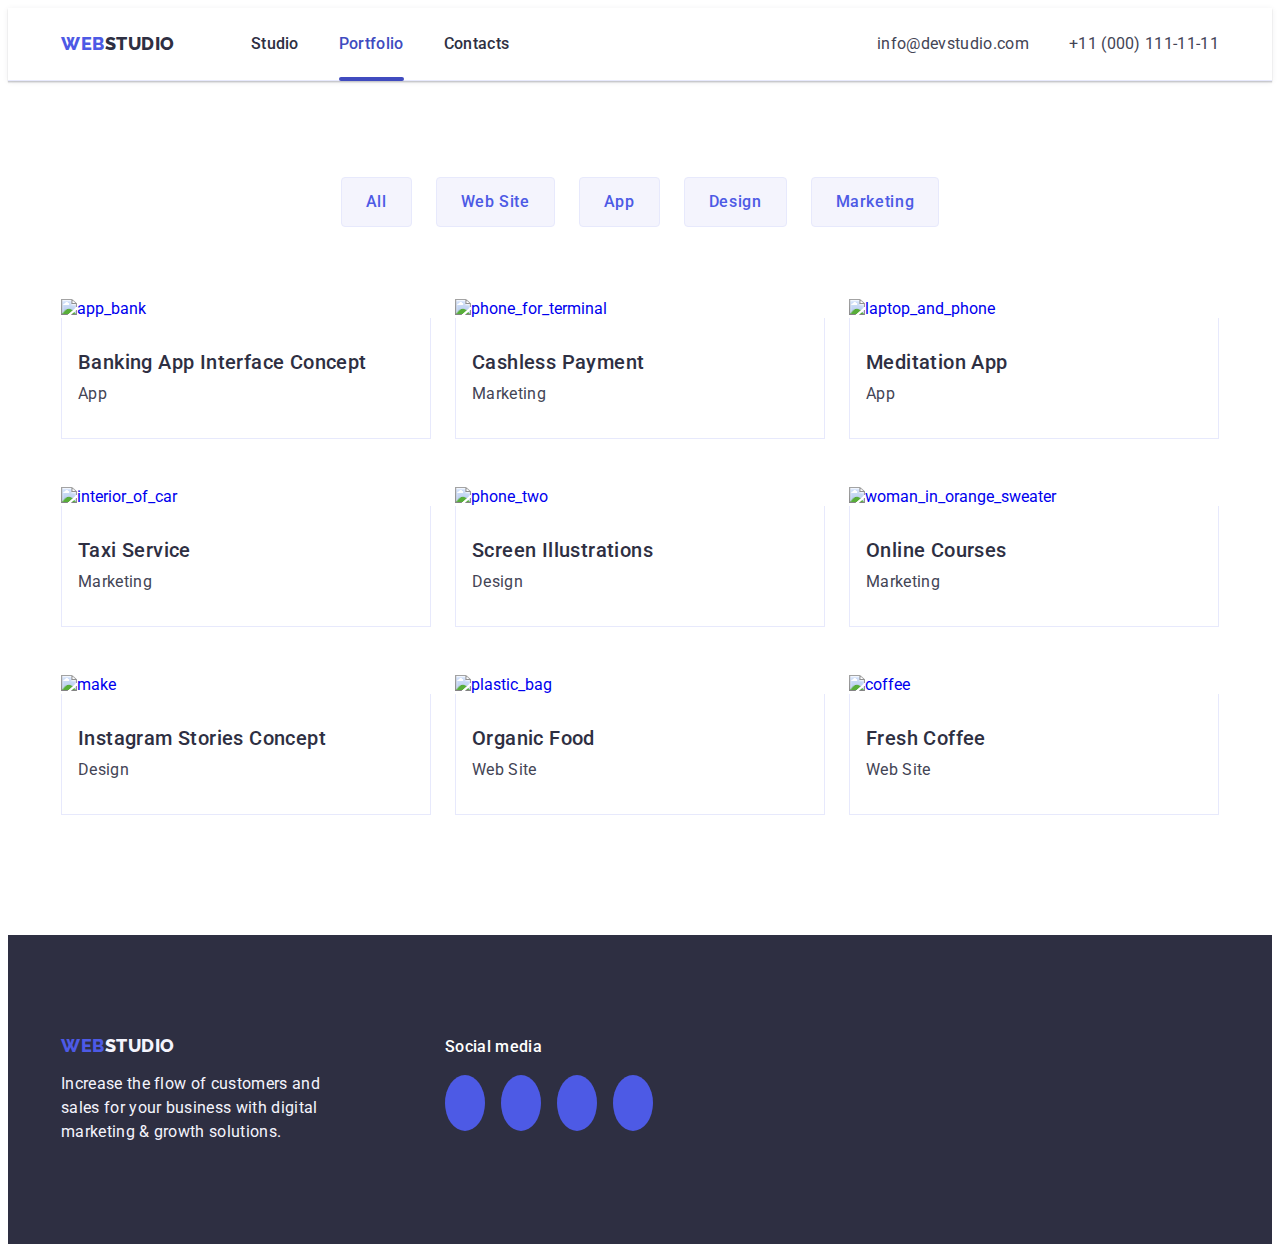
==== portfolio.html @ f9e21ce2 "tabindex none" ====
<!DOCTYPE html>
<html lang="en">
  <head>
    <meta charset="UTF-8" />
    <meta name="viewport" content="width=device-width, initial-scale=1.0" />
    <title>Document</title>
    <link rel="preconnect" href="https://fonts.googleapis.com" />
    <link rel="preconnect" href="https://fonts.gstatic.com" crossorigin />
    <link
      href="https://fonts.googleapis.com/css2?family=Raleway:wght@800&family=Roboto:wght@400;500;700;900&display=swap"
      rel="stylesheet"
    />
    <link
      rel="stylesheet"
      href="https://cdnjs.cloudflare.com/ajax/libs/modern-normalize/2.0.0/modern-normalize.min.css"
      integrity="sha512-4xo8blKMVCiXpTaLzQSLSw3KFOVPWhm/TRtuPVc4WG6kUgjH6J03IBuG7JZPkcWMxJ5huwaBpOpnwYElP/m6wg=="
      crossorigin="anonymous"
      referrerpolicy="no-referrer"
    />
    <link href="./css/styles.css" rel="stylesheet" />
  </head>
  <body>
    <header class="header">
      <div class="container wraper-header">
        <nav class="list-menu">
          <a class="logo link" href="./index.html"
            >Web<span class="logo-span">Studio</span></a
          >
          <ul class="ul-logo list">
            <li class="header-navigation">
              <a href="./index.html" class="link-navigation link">Studio</a>
            </li>
            <li class="header-navigation">
              <a href="./portfolio.html" class="link-navigation link-active link"
                >Portfolio</a
              >
            </li>
            <li class="header-navigation">
              <a href="" class="link-navigation link">Contacts</a>
            </li>
          </ul>
        </nav>
        <address class="address">
          <ul class="ul-logo-address list">
            <li class="address-li">
              <a
                href="mailto:info@devstudio.com"
                class="link-navigation-addr link"
                >info@devstudio.com</a
              >
            </li>
            <li class="address-li">
              <a href="tel:+110001111111" class="link-navigation-addr link"
                >+11 (000) 111-11-11</a
              >
            </li>
          </ul>
        </address>
      </div>
    </header>
    <main>
      <section class="portfolio-section">
        <div class="container">
          <h1 class="visually-hidden">.</h1>
          <ul class="portfolio-ul-but list">
            <li><button class="portfolio-but" type="button">All</button></li>
            <li>
              <button class="portfolio-but" type="button">Web Site</button>
            </li>
            <li><button class="portfolio-but" type="button">App</button></li>
            <li><button class="portfolio-but" type="button">Design</button></li>
            <li>
              <button class="portfolio-but" type="button">Marketing</button>
            </li>
          </ul>
          <ul class="portfolio-photo-list list">
            <li class="portfolio-photo-li calc-photo">
              <a class="link-photo link" href="#">
                <div class="portfolio-wrapper-photo">
                  <img class="photo-portfolio"
                    src="./images/app_bank.jpg"
                    alt="app_bank"
                    width="360"
                  />
                  <p class="portfolio-p-in-photo">
                    14 Stylish and User-Friendly App Design Concepts 
                    · Task Manager App · Calorie Tracker App 
                    · Exotic Fruit Ecommerce App · Cloud Storage App</p>
                </div>
                <div class="name-and-category">
                  <h2 class="portfolio-li-htwo">
                    Banking App Interface Concept
                  </h2>
                  <p class="portfolio-p-in-li">App</p>
                </div>
              </a>
            </li>
            <li class="portfolio-photo-li calc-photo">
              <a class="link-photo link" href="#">
                <div class="portfolio-wrapper-photo">
                  <img class="photo-portfolio"
                    src="./images/phone_for_terminal.jpg"
                    alt="phone_for_terminal"
                    width="360"
                  />
                  <p class="portfolio-p-in-photo">
                    14 Stylish and User-Friendly App Design Concepts 
                    · Task Manager App · Calorie Tracker App 
                    · Exotic Fruit Ecommerce App · Cloud Storage App</p>
                </div>
                <div class="name-and-category">
                  <h2 class="portfolio-li-htwo">Cashless Payment</h2>
                  <p class="portfolio-p-in-li">Marketing</p>
                </div>
              </a>
            </li>
            <li class="portfolio-photo-li calc-photo">
              <a class="link-photo link" href="#">
                <div class="portfolio-wrapper-photo">
                  <img class="photo-portfolio"
                    src="./images/laptop_and_phone.jpg"
                    alt="laptop_and_phone"
                    width="360"
                  />
                  <p class="portfolio-p-in-photo">
                    14 Stylish and User-Friendly App Design Concepts 
                    · Task Manager App · Calorie Tracker App 
                    · Exotic Fruit Ecommerce App · Cloud Storage App</p>
                </div>
                <div class="name-and-category">
                  <h2 class="portfolio-li-htwo">Meditation App</h2>
                  <p class="portfolio-p-in-li">App</p>
                </div>
              </a>
            </li>
            <li class="portfolio-photo-li calc-photo">
              <a class="link-photo link" href="#">
                <div class="portfolio-wrapper-photo">
                  <img class="photo-portfolio"
                    src="./images/interior_of_car.jpg"
                    alt="interior_of_car"
                    width="360"
                  />
                  <p class="portfolio-p-in-photo">
                    14 Stylish and User-Friendly App Design Concepts 
                    · Task Manager App · Calorie Tracker App 
                    · Exotic Fruit Ecommerce App · Cloud Storage App</p>
                </div>
                <div class="name-and-category">
                  <h2 class="portfolio-li-htwo">Taxi Service</h2>
                  <p class="portfolio-p-in-li">Marketing</p>
                </div>
              </a>
            </li>
            <li class="portfolio-photo-li calc-photo">
              <a class="link-photo link" href="#">
                <div class="portfolio-wrapper-photo">
                  <img class="photo-portfolio"
                    src="./images/phone_two.jpg"
                    alt="phone_two"
                    width="360"
                  />
                  <p class="portfolio-p-in-photo">
                    14 Stylish and User-Friendly App Design Concepts 
                    · Task Manager App · Calorie Tracker App 
                    · Exotic Fruit Ecommerce App · Cloud Storage App</p>
                </div>
                <div class="name-and-category">
                  <h2 class="portfolio-li-htwo">Screen Illustrations</h2>
                  <p class="portfolio-p-in-li">Design</p>
                </div>
              </a>
            </li>
            <li class="portfolio-photo-li calc-photo">
              <a class="link-photo link" href="#">
                <div class="portfolio-wrapper-photo">
                  <img class="photo-portfolio"
                    src="./images/woman_in_orange_sweater.jpg"
                    alt="woman_in_orange_sweater"
                    width="360"
                  />
                  <p class="portfolio-p-in-photo">
                    14 Stylish and User-Friendly App Design Concepts 
                    · Task Manager App · Calorie Tracker App 
                    · Exotic Fruit Ecommerce App · Cloud Storage App</p>
                </div>
                <div class="name-and-category">
                  <h2 class="portfolio-li-htwo">Online Courses</h2>
                  <p class="portfolio-p-in-li">Marketing</p>
                </div>
              </a>
            </li>
            <li class="portfolio-photo-li calc-photo">
              <a class="link-photo link" href="#">
                <div class="portfolio-wrapper-photo">
                  <img class="photo-portfolio"
                    src="./images/make.jpg"
                    alt="make"
                    width="360"
                  />
                  <p class="portfolio-p-in-photo">
                    14 Stylish and User-Friendly App Design Concepts 
                    · Task Manager App · Calorie Tracker App 
                    · Exotic Fruit Ecommerce App · Cloud Storage App</p>
                </div>
                <div class="name-and-category">
                  <h2 class="portfolio-li-htwo">Instagram Stories Concept</h2>
                  <p class="portfolio-p-in-li">Design</p>
                </div>
              </a>
            </li>
            <li class="portfolio-photo-li calc-photo">
              <a class="link-photo link" href="#">
                <div class="portfolio-wrapper-photo">
                  <img class="photo-portfolio"
                    src="./images/plastic_bag.jpg"
                    alt="plastic_bag"
                    width="360"
                  />
                  <p class="portfolio-p-in-photo">
                    14 Stylish and User-Friendly App Design Concepts 
                    · Task Manager App · Calorie Tracker App 
                    · Exotic Fruit Ecommerce App · Cloud Storage App</p>
                </div>
                <div class="name-and-category">
                  <h2 class="portfolio-li-htwo">Organic Food</h2>
                  <p class="portfolio-p-in-li">Web Site</p>
                </div>
              </a>
            </li>
            <li class="portfolio-photo-li calc-photo">
              <a class="link-photo link" href="#">
                <div class="portfolio-wrapper-photo">   
                  <img class="photo-portfolio"
                    src="./images/coffee.jpg"
                    alt="coffee"
                    width="360"
                  />
                  <p class="portfolio-p-in-photo">
                    14 Stylish and User-Friendly App Design Concepts 
                    · Task Manager App · Calorie Tracker App 
                    · Exotic Fruit Ecommerce App · Cloud Storage App</p>
                </div>
                <div class="name-and-category">
                  <h2 class="portfolio-li-htwo">Fresh Coffee</h2>
                  <p class="portfolio-p-in-li">Web Site</p>
                </div>
              </a>
            </li>
          </ul>
        </div>
      </section>
    </main>
    <footer class="footer">
      <div class="container container-footer">
        <div class="footer-logo-text">
          <a class="logo-footer link" href="./index.html"
            >Web<span class="footer-logo-span">Studio</span></a
          >
          <p class="footer-text">
            Increase the flow of customers and sales for your business with
            digital marketing & growth solutions.
          </p>
        </div>
        <div class="social-footer">
          <p class="footer-hthree">Social media</p>
          <ul class="footer-list-icons list">
            <li class="footer-list-icon">
              <a href="" class="footer-link-icon">
                <svg class="footer-icon" width="24" height="24">
                  <use href="./images/icons.svg#icon-instagram"></use>
                </svg>
              </a>
            </li>
            <li class="footer-list-icon">
              <a href="" class="footer-link-icon">
                <svg class="footer-icon" width="24" height="24">
                  <use href="./images/icons.svg#icon-twitter"></use>
                </svg>
              </a>
            </li>
            <li class="footer-list-icon">
              <a href="" class="footer-link-icon">
                <svg class="footer-icon" width="24" height="24">
                  <use href="./images/icons.svg#icon-facebook"></use>
                </svg>
              </a>
            </li>
            <li class="footer-list-icon">
              <a href="" class="footer-link-icon">
                <svg class="footer-icon" width="24" height="24">
                  <use href="./images/icons.svg#icon-linkedin"></use>
                </svg>
              </a>
            </li>
          </ul>
        </div>
      </div>
    </footer>
  </body>
</html>
---- css/styles.css ----
:root {
    --white-color: #ffffff;
    --blue-black-color: #2e2f42;
    --blue-color: #404bbf;
    --blue-white-color: #4d5ae5;
    --grey-color: #434455;
    --light-white-color: #e7e9fc;
    --grey-light-color: #f4f4fd;
    --grey-black-color: #8e8f99;
}

.visually-hidden {
    position: absolute;
    width: 1px;
    height: 1px;
    margin: -1px;
    border: 0;
    padding: 0;

    white-space: nowrap;
    clip-path: inset(100%);
    clip: rect(0 0 0 0);
    overflow: hidden;
}

.header {
    border-bottom: 1px solid #e7e9fc;
    box-shadow: 0px 2px 1px rgba(46, 47, 66, 0.08),
        0px 1px 1px rgba(46, 47, 66, 0.16),
        0px 1px 6px rgba(46, 47, 66, 0.08);
}

body {
    font-family: "Roboto", sans-serif;
    background-color: var(--white-color);
    color: #434455;
}

h1,
h2,
h3,
h4,
h5,
h6,
p,
ul,
ol,
li,
figure,
figcaption,
blockquote,
dl,
dd {
    margin: 0px;
}

ul,
ol{
    padding: 0;
}

img {
    max-width: 100%;
    height: auto;
    display: block;
}

button {
    padding: 0px;
    border: none;
}

/* ======================header================= */

.list {
    list-style: none;
}

.container {
    margin: 0 auto;
    padding: 0 15px;
    max-width: 1158px;
}
.section {
    padding: 120px 0;
}

.wraper-header {
    display: flex;
    justify-content: space-between;
}

.list-menu {
    display: flex;
    align-items: center;
}

.ul-logo {
    display: flex;
    gap: 40px;
}

.link {
    text-decoration: none;
}

.logo {
    display: inline-block;
    padding-top: 24px;
    padding-bottom: 24px;
    margin-right: 76px;
    font-family: "Raleway", sans-serif;
    font-weight: 800;
    font-size: 18px;
    line-height: 1.17;
    letter-spacing: 0.03em;
    text-transform: uppercase;
    color: #4d5ae5;
}

.logo-span {
    display: inline-block;
    color: var(--blue-black-color);
}

.header-navigation {
    position: relative;
    font-weight: 500;
    font-size: 16px;
    line-height: 1.5;
    letter-spacing: 0.02em;
    color: var(--blue-black-color);
}

.link-navigation {
    display: inline-block;
    padding-bottom: 24px;
    padding-top: 24px;
    font-weight: 500;
    font-size: 16px;
    line-height: 1.5;
    letter-spacing: 0.02em;
    color: var(--blue-black-color);
    transition: color 250ms cubic-bezier(0.4, 0, 0.2, 1);
}
.link-navigation:hover {
    color: #404bbf;
}
.link-navigation:focus {
    color: #404bbf;
}

.link-active {
    position: relative;
    color: #404bbf;
}

[type="class"],
a.link-active::after {
    position: absolute;
    content: "";

    width: 100%;
    height: 4px;
    border-radius: 2px;
    background-color: #404bbf;
    color: #404bbf;
    left: 0;
    bottom: -1px;
}

.link-navigation-addr {
    display: inline-block;
    padding-top: 24px;
    padding-bottom: 24px;
    font-size: 16px;
    line-height: 1.5;
    letter-spacing: 0.02em;
    color: var(--grey-color);
    transition: color 250ms cubic-bezier(0.4, 0, 0.2, 1);
}

.link-navigation-addr:hover {
    color: #404bbf;
}

.link-navigation-addr:focus {
    color: #404bbf;
}

.address {
    font-style: normal
}

.ul-logo-address {
    display: flex;

    gap: 40px;
    text-decoration: none;
}

.address-li {
    font-weight: 400;
}

/* ======================/header================= */

.index-section-one {
    display: flex;
    flex-direction: column;
    align-items: center;

    padding: 188px 0;
    background-color: var(--blue-black-color);
    background-image: linear-gradient(rgba(46, 47, 66, 0.7), rgba(46, 47, 66, 0.7)), url(../images/people-office.jpg);
    background-repeat: no-repeat;
    background-position: center;
    background-size: cover;
    max-width: 1440px;
    margin-left: auto;
    margin-right: auto;
}

.main-header {
    max-width: 496px;
    font-weight: bold;
    font-size: 56px;
    line-height: 1.07;
    letter-spacing: 0.02em;
    color: var(--white-color);
    text-align: center;
}

.main-but {
    display: block;
    min-width: 169px;
    height: 56px;

    margin-top: 48px;
    margin-left: auto;
    margin-right: auto;
    padding: 16px 32px;

    border: none;
    border-radius: 4px;
    color: var(--white-color);
    background: #4D5AE5;
    background-color: var(--blue-white-color);
    font-family: "Roboto", sans-serif;
    font-weight: 500;
    font-size: 16px;
    line-height: 1.5;
    letter-spacing: 0.04em;

    cursor: pointer;
    transition: background-color 250ms cubic-bezier(0.4, 0, 0.2, 1);
}

.main-but:hover {
    background-color: #404BBF;
}

.main-but:focus {
    background-color: #404BBF;
}

.future {
    padding-top: 120px;
    padding-bottom: 0;
}

.small-list {
    display: flex;
    gap: 24px;
}

.container-icon-section-two {
    display: flex;
    justify-content: center;
    align-items: center;

    margin-bottom: 8px;
    padding: 24px;
    background-color: #F4F4FD;
    border-radius: 4px;

}

.index-icons-section-two {
    width: 64px;
    height: 64px;
}

.calc {
    width: calc((100% - 72px) / 4);
}

.headerthree-in-li {
    margin-bottom: 8px;
    font-weight: 500;
    font-size: 20px;
    line-height: 1.2;
    letter-spacing: 0.02em;
    color: var(--blue-black-color);
}

.p-in-li {
    color: var(--grey-color);
    font-weight: 400;
    font-size: 16px;
    line-height: 1.5;
    letter-spacing: 0.02em
}

.header-section-two {
    margin-bottom: 72px;
    font-size: 36px;
    line-height: 1.11;
    text-align: center;
    letter-spacing: 0.02em;
    text-transform: capitalize;
    color: var(--blue-black-color);
}

.photo-list {
    display: flex;

    gap: 24px;
}

.calc-photo {
    width: calc((100% - 48px) / 3);
}

/* ======================index-sector-four================= */

.index-section-four {
    /* padding-bottom: 0; */
    background-color: #F4F4FD;
}

.index-main-header-section-four {
    margin-bottom: 72px;
    font-size: 36px;
    line-height: 1.11;
    text-align: center;
    letter-spacing: 0.02em;
    text-transform: capitalize;
    color: var(--blue-black-color);
}

.li-htwo {
    margin-bottom: 8px;
    text-align: center;
    font-weight: 500;
    font-size: 20px;
    line-height: 1.2;
    letter-spacing: 0.02em;
    color: var(--blue-black-color);
    background-color: #FFFFFF;
}

.team-list {
    display: flex;

    gap: 24px;
}

.team-list-li {
    border-radius: 0px 0px 4px 4px;
    box-shadow: 0px 1px 6px rgba(46, 47, 66, 0.08),
        0px 1px 1px rgba(46, 47, 66, 0.16),
        0px 2px 1px rgba(46, 47, 66, 0.08);
    background-color: #FFFFFF;
}

.name-and-job {
    padding: 32px 16px;

}

.team-job {
    margin-bottom: 8px;
    text-align: center;
}

.container-icon-section-four {
    display: flex;
    justify-content: center;

    gap: 24px;
}

.social-list {
    display: flex;
    width: 40px;
    height: 40px;
}

.link-social-icon {
    display: flex;
    justify-content: center;
    align-items: center;

    width: 100%;
    height: 100%;
    padding: 12px;
    background-color: var(--blue-white-color);
    border-radius: 50%;

    transition: background-color 250ms cubic-bezier(0.4, 0, 0.2, 1);
}

.link-social-icon:hover {
    background-color: #404bbf;
}

.link-social-icon:focus {
    background-color: #404bbf;
}

.index-icons-section-four {
    fill: var(--grey-light-color);
}

/* ======================section-icons================= */

.list-icons-card {
    display: flex;
    justify-content: space-between;
    gap: 24px;
}

.list-icon-card {
    width: 168px;
    height: 88px;
}

.link-icon-card {
    display: flex;
    align-items: center;
    justify-content: center;

    width: 100%;
    height: 100%;
    color: var(--grey-black-color);
    border-radius: 4px;
    border: 1px solid #8E8F99;

    transition: border-color 250ms cubic-bezier(0.4, 0, 0.2, 1),
        color 250ms cubic-bezier(0.4, 0, 0.2, 1);
}
.link-icon-card:hover {
    border-color: #404bbf;
    color: #404bbf;
}
.link-icon-card:focus {
    border-color: #404bbf;
    color: #404bbf;
}

.icon-card {
    fill: currentColor;
}
/* .icon-card:hover {
    fill: #404BBF;
}
.icon-card:focus {
    fill: #404BBF;
} */


/* ======================portfolio================= */

.portfolio-section {
    padding-top: 96px;
    padding-bottom: 120px;
}

.portfolio-ul-but {
    display: flex;
    justify-content: center;

    gap: 24px;
    margin-bottom: 72px;
}

.portfolio-but {
    padding: 12px 24px;
    border-radius: 4px;
    border: 1px solid var(--light-white-color);
    transition: color 250ms cubic-bezier(0.4, 0, 0.2, 1),
        background-color 250ms cubic-bezier(0.4, 0, 0.2, 1),
        border-color 250ms cubic-bezier(0.4, 0, 0.2, 1),
        box-shadow 250ms cubic-bezier(0.4, 0, 0.2, 1);
}

.portfolio-but:hover {
    border: 1px solid transparent;
    color: var(--white-color);
    background-color: var(--blue-color);
    box-shadow: 0px 3px 1px rgba(0, 0, 0, 0.1),
        0px 2px 1px rgba(0, 0, 0, 0.08),
        0px 2px 2px rgba(0, 0, 0, 0.12);
}
.portfolio-but:focus {
    border: 1px solid transparent;
    color: var(--white-color);
    background-color: var(--blue-color);
    box-shadow: 0px 3px 1px rgba(0, 0, 0, 0.1),
        0px 2px 1px rgba(0, 0, 0, 0.08),
        0px 2px 2px rgba(0, 0, 0, 0.12);
}

.portfolio-photo-list {
    display: flex;
    justify-content: space-between;
    flex-wrap: wrap;

    column-gap: 24px;
    row-gap: 48px;
}

/* .portfolio-photo-li {
} */

.link-photo {
    display: block;
    text-decoration: none;
    transition: box-shadow 250ms cubic-bezier(0.4, 0, 0.2, 1);
}
.link-photo:hover {
    box-shadow: 0px 1px 6px rgba(46, 47, 66, 0.08),
        0px 1px 1px rgba(46, 47, 66, 0.16),
        0px 2px 1px rgba(46, 47, 66, 0.08);
}
.link-photo:focus {
    box-shadow: 0px 1px 6px rgba(46, 47, 66, 0.08),
        0px 1px 1px rgba(46, 47, 66, 0.16),
        0px 2px 1px rgba(46, 47, 66, 0.08);
}

.name-and-category {
    padding: 32px 16px;
    border: 1px solid #e7e9fc;
    border-top: none;
}

.portfolio-wrapper-photo {
    position: relative;
    overflow: hidden;
    
}

.portfolio-p-in-photo {
    position: absolute;

    color: var(--grey-light-color);
    background-color: var(--blue-white-color);
    
    height: 100%;
    width: 100%;
    left: 0;
    top: 0;
    padding: 40px 32px;

    transform: translateY(100%);
    font-size: 16px;
    font-weight: 400;
    line-height: 1.5;
    /* 150% */
    letter-spacing: 0.02em;
    transition: transform 250ms cubic-bezier(0.4, 0, 0.2, 1);
}


.portfolio-wrapper-photo:hover .portfolio-p-in-photo{
    transform: translateY(0%);
}

.link-photo:focus .portfolio-p-in-photo {
    transform: translateY(0%);
}

.portfolio-li-htwo {
    margin-bottom: 8px;
    font-weight: 500;
    font-size: 20px;
    line-height: 1.2;
    letter-spacing: 0.02em;
    color: var(--blue-black-color);
    background-color: #FFFFFF;
}

.portfolio-p-in-li {
    color: var(--grey-color);
    font-weight: 400;
    font-size: 16px;
    line-height: 1.5;
    letter-spacing: 0.02em
}

.portfolio-but {
    font-family: "Roboto", sans-serif;
    font-weight: 500;
    font-size: 16px;
    line-height: 1.5;
    letter-spacing: 0.04em;
    color: #4d5ae5;
    background-color: #F4F4FD;
    cursor: pointer;
}

/* ======================footer================= */

.footer {
    padding-top: 100px;
    padding-bottom: 100px;
    background-color: var(--blue-black-color);
}

.container-footer {
    display: flex;
    align-items: baseline;
}

.footer-logo-text {
    margin-right: 120px;
}

.logo-footer {
    display: inline-block;
    margin-bottom: 16px;
    font-family: "Raleway", sans-serif;
    font-weight: 800;
    font-size: 18px;
    line-height: 1.17;
    letter-spacing: 0.03em;
    text-transform: uppercase;
    color: #4d5ae5;
}

.footer-logo-span {
    color: #F4F4FD;
}

.footer-text {
    max-width: 264px;
    line-height: 1.5;
    color: #F4F4FD;
    letter-spacing: 0.02em;
}

.social-footer {
    display: flex;
    flex-direction: column;
}

.footer-hthree {
    color: var(--white-color);
    margin-bottom: 16px;
    
    /* Body Medium */
    font-size: 16px;
    font-style: normal;
    font-weight: 500;
    line-height: 1.5;
    /* 150% */
    letter-spacing: 0.02em;
}

.footer-list-icons {
    display: flex;
    gap: 16px;
}

.footer-list-icon {
    display: flex;

    width: 40px;
    height: 40px;
}

.footer-link-icon {
    display: flex;
    align-items: center;
    justify-content: center;

    width: 100%;
    height: 100%;
    padding: 8px;
    background-color: var(--blue-white-color);
    border-radius: 50%;

    transition: background-color 250ms cubic-bezier(0.4, 0, 0.2, 1);
}
.footer-link-icon:hover {
    background-color: #31D0AA;
}
.footer-link-icon:focus {
    background-color: #31D0AA;
}

.footer-icon {
    fill: var(--grey-light-color);
}



/* ======================/footer================= */


.backdrop {
    position: fixed;
    top: 0;
    left: 0;
    bottom: 0;
    right: 0;

    background-color: rgba(46, 47, 66, 0.40);
    transition: opacity 250ms cubic-bezier(0.4, 0, 0.2, 1), 
        visibility 250ms cubic-bezier(0.4, 0, 0.2, 1);
}

.is-hidden {
    opacity: 0;
    visibility: hidden;
    pointer-events: none;
}

.modal-window {
    position: absolute;
    top: 50%;
    left: 50%;

    transform: translate(-50%, -50%) scale(1);

    width: 408px;
    min-height: 584px;

    background-color: #FCFCFC;
    box-shadow: 0px 1px 1px rgba(0, 0, 0, 0.14), 0px 1px 3px rgba(0, 0, 0, 0.12)
        , 0px 2px 1px rgba(0, 0, 0, 0.2);
    border-radius: 4px;

    transition: transform 250ms cubic-bezier(0.4, 0, 0.2, 1);
}

.icon-wrapper-modal-close {
    position: absolute;
    display: flex;
    justify-content: center;
    align-items: center;

    top: 24px;
    right: 24px;
    width: 24px;
    height: 24px;

    border: 1px solid rgba(0, 0, 0, 0.1);
    background-color: #E7E9FC;
    border-radius: 50%;
    cursor: pointer;
    transition: background-color 250ms cubic-bezier(0.4, 0, 0.2, 1), 
    border 250ms cubic-bezier(0.4, 0, 0.2, 1);
}
.icon-wrapper-modal-close:focus,
.icon-wrapper-modal-close:hover {
    background-color: #404bbf;
    border: none;
    fill: #ffffff;
}

.icon-modal-close-window {
    transition: fill 250ms cubic-bezier(0.4, 0, 0.2, 1);
}
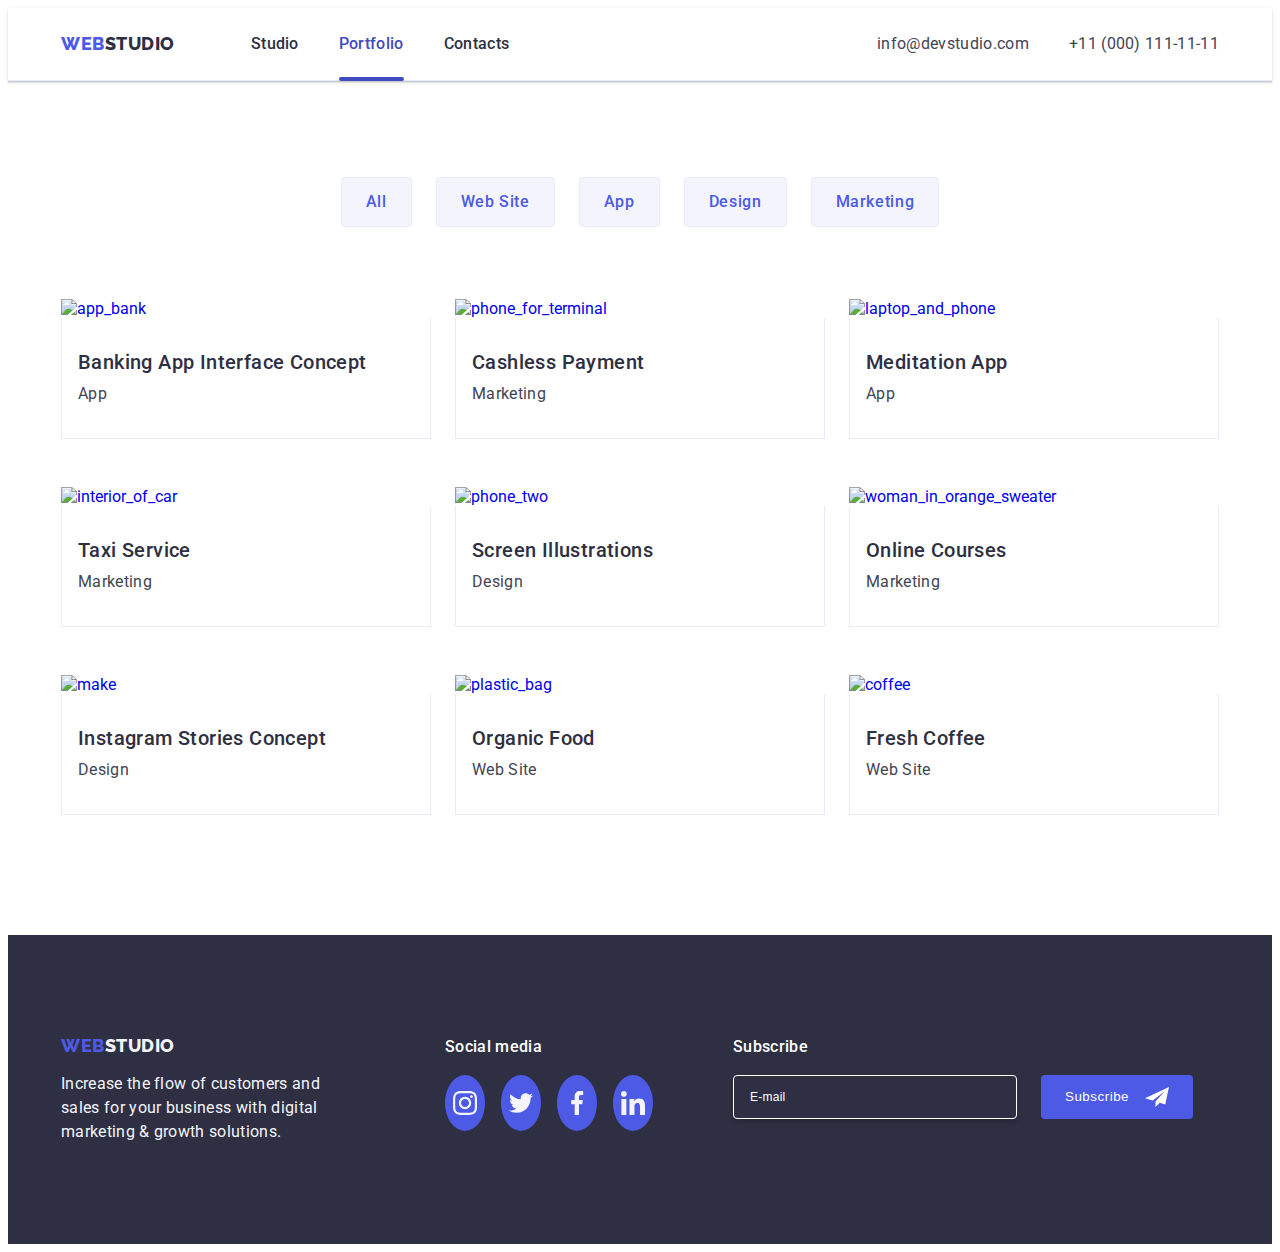
==== commit 62dbbf75: "audit1" ====
--- a/portfolio.html
+++ b/portfolio.html
@@ -295,6 +295,16 @@
             </li>
           </ul>
         </div>
+        <div class="subscribe">
+          <p class="footer-hthree">Subscribe</p>
+          <div class="subscribe-wrapper">
+            <input type="text" value="E-mail" class="footer-input">
+            <button type="submit" class="footer-but">Subscribe</button>
+            <svg class="subscribe-icon" width="24" height="24">
+              <use href="./images/icons.svg#icon-telegram"></use>
+            </svg>
+          </div>
+        </div>
       </div>
     </footer>
   </body>
--- a/css/styles.css
+++ b/css/styles.css
@@ -222,11 +222,15 @@
 }
 
 .main-header {
+    margin-bottom: 48px;
+
     max-width: 496px;
+
     font-weight: bold;
     font-size: 56px;
     line-height: 1.07;
     letter-spacing: 0.02em;
+
     color: var(--white-color);
     text-align: center;
 }
@@ -236,7 +240,6 @@
     min-width: 169px;
     height: 56px;
 
-    margin-top: 48px;
     margin-left: auto;
     margin-right: auto;
     padding: 16px 32px;
@@ -259,7 +262,6 @@
 .main-but:hover {
     background-color: #404BBF;
 }
-
 .main-but:focus {
     background-color: #404BBF;
 }
@@ -705,6 +707,66 @@
     fill: var(--grey-light-color);
 }
 
+.subscribe {
+    /* display: flex; */
+    margin-left: 80px;
+
+}
+
+.footer-input {
+    width: 264px;
+    height: 40px;   
+    padding-left: 16px;
+
+    background: transparent;
+    border-radius: 4px;
+    border: 1px solid var(--white-color);
+    box-shadow: 0px 4px 4px 0px rgba(0, 0, 0, 0.15);
+
+    color: var(--white-color);
+    font-size: 12px;
+    font-weight: 400;
+    line-height: 1.5px;
+    /* 200% */
+    letter-spacing: 0.02em;
+}
+.footer-input:focus {
+    outline: none;
+    border: 1px solid #4D5AE5;
+}
+
+.subscribe-wrapper {
+    position: relative;
+    display: flex;
+}
+
+.footer-but {
+    margin-left: 24px;
+    padding: 8px 64px 8px 24px;
+
+    font-weight: 500;
+    line-height: 1.5;
+    /* 150% */
+    letter-spacing: 0.04em;
+
+    border-radius: 4px;
+    background: var(--blue-white-color);
+    color: var(--white-color);
+
+    cursor: pointer;
+    transition: background-color 250ms cubic-bezier(0.4, 0, 0.2, 1);
+}
+.footer-but:hover,
+.footer-but:focus {
+    background-color: #404BBF;
+}
+
+.subscribe-icon {
+    position: absolute;
+    top: 50%;
+    right: 24px;
+    transform: translateY(-50%);
+}
 
 
 /* ======================/footer================= */
@@ -774,3 +836,149 @@
 .icon-modal-close-window {
     transition: fill 250ms cubic-bezier(0.4, 0, 0.2, 1);
 }
+
+.modal-form {
+    padding: 72px 24px;
+}
+
+.modal-header {
+    color: #2E2F42;
+    text-align: center;
+
+    margin-bottom: 16px;
+
+    font-size: 16px;
+    font-weight: 500;
+    line-height: 1.5;
+    /* 150% */
+    letter-spacing: 0.02em;
+}
+
+.modal-form-label {
+
+}
+
+.name-input {
+    margin-bottom: 4px;
+
+    color: var(--grey-black-color);
+    
+    /* Small Text */
+    font-size: 12px;
+    font-weight: 400;
+    line-height: 14px;  
+    letter-spacing: 0.01em;
+}
+
+.form-wrapper-input {
+    position: relative;
+}
+
+.form-input-user-data {
+    padding-left: 38px;
+    margin-bottom: 8px;
+    width: 100%;
+    height: 40px;
+
+    border-radius: 4px;
+    border: 1px solid rgba(46, 47, 66, 0.40);
+
+    font-size: 18px;
+}
+.form-input-user-data:focus {
+    outline-color: transparent;
+    outline-offset: 2px;
+    border: 1px solid #4D5AE5;
+}
+.form-input-user-data:focus + .form-svg {
+    fill: #4d5ae5;
+}
+
+.form-svg {
+    position: absolute;
+    top: 50%;
+    left: 16px;
+    transform: translateY(-50%);
+}
+
+.modal-comment {
+    margin-bottom: 16px;
+    padding: 8px 16px;
+
+    width: 360px;
+    height: 120px;
+
+    border-radius: 4px;
+    border: 1px solid rgba(46, 47, 66, 0.40);
+    resize: none;
+
+    color: rgba(46, 47, 66, 0.40);
+
+    font-size: 12px;
+    font-weight: 400;
+    line-height: 1.2;
+    /* 116.667% */
+    letter-spacing: 0.02em;
+}
+
+.modal-comment:focus {
+    outline-color: transparent;
+    outline-offset: 2px;
+    border: 1px solid #4D5AE5;
+}
+
+.label-check {
+    display: flex;
+    /* justify-content: center; */
+}
+
+.form-input-checkbox {
+    width: 16px;
+    height: 16px;
+
+    border-radius: 2px;
+    border: 1px solid  rgba(46, 47, 66, 0.40);
+}
+.form-input-checkbox:checked + .modal-checkbox-svg {
+    background-color: #404BBF;
+    border: none;
+}
+.form-input-checkbox:checked + .modal-checkbox-svg use {
+    display: block;
+    fill: #F4F4FD;
+}
+
+.modal-checkbox-svg {
+    display: flex;
+    justify-content: center;
+    align-items: center;
+    position: relative;
+    width: 16px;
+    height: 16px;
+    padding: 4px 3px;
+    border-radius: 2px;
+    border: 1px solid rgba(46, 47, 66, 0.40);
+}
+.modal-checkbox-svg-icon {
+    position: absolute;
+    top: 4px;
+    left: 4px;
+    display: none;
+}
+
+.form-checkbox-p {
+    display: inline-block;
+    
+    margin-left: 8px;
+    margin-bottom: 24px;
+}
+
+.link-modal {
+    color: var(--blue-white-color);
+
+    font-size: 12px;
+    font-weight: 400;
+    line-height: 1.5;
+    letter-spacing: 0.02em;
+    text-decoration-line: underline;
+}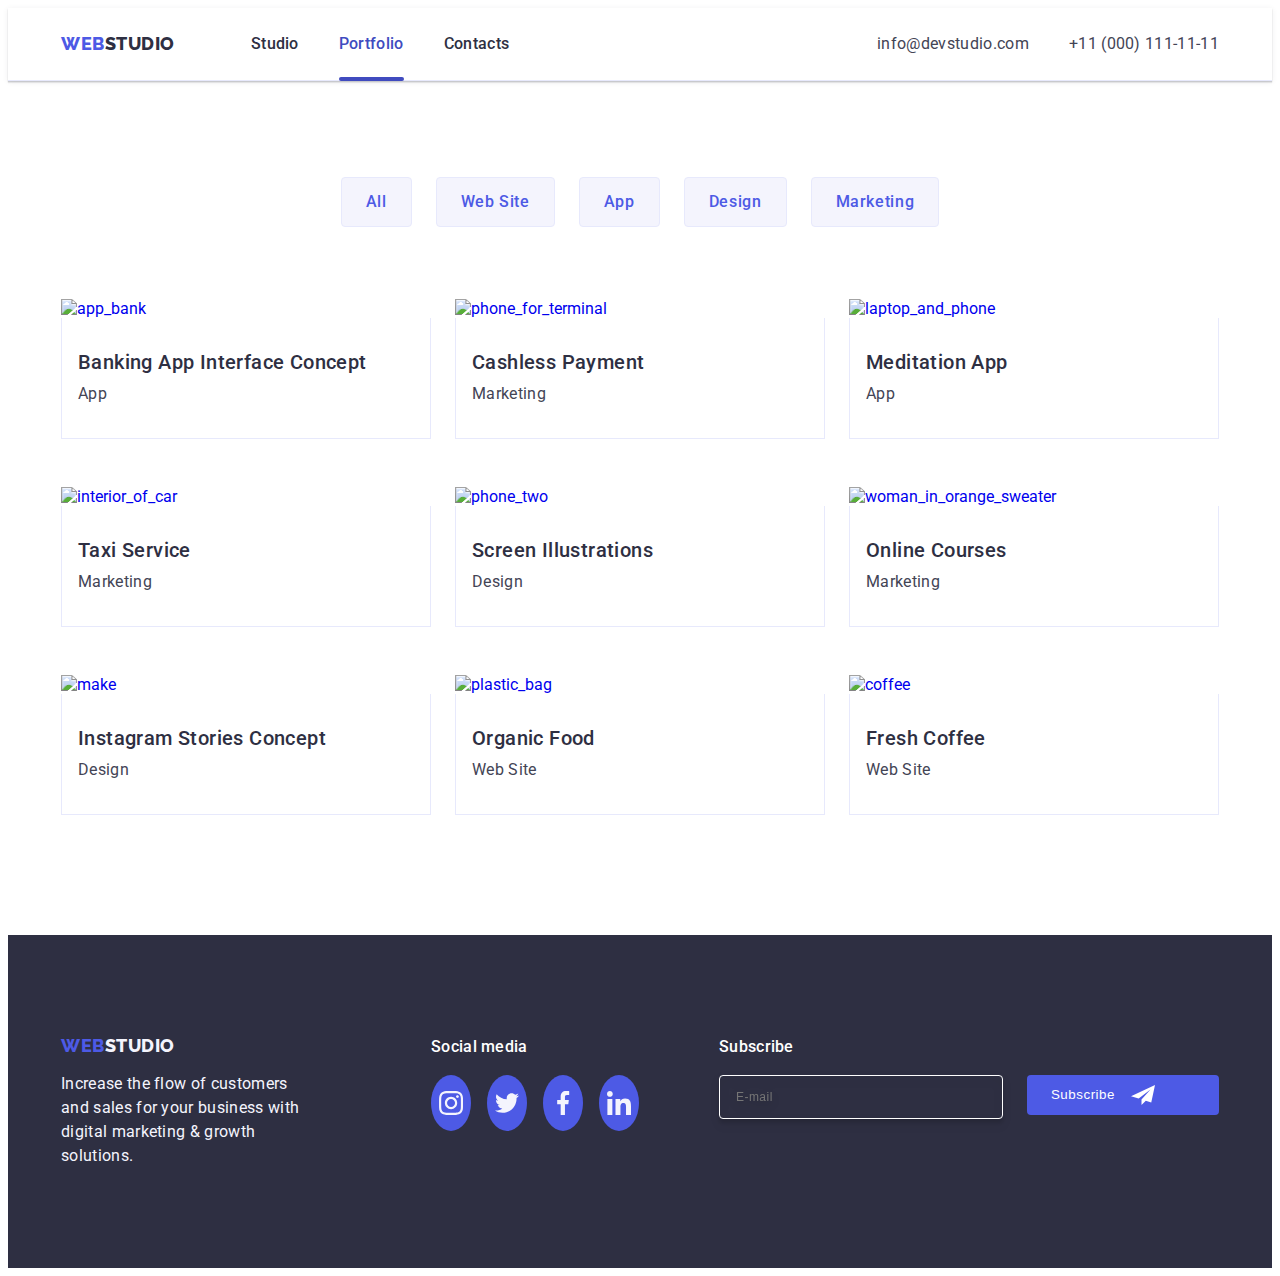
==== commit f00064e7: "audit03" ====
--- a/portfolio.html
+++ b/portfolio.html
@@ -297,13 +297,16 @@
         </div>
         <div class="subscribe">
           <p class="footer-hthree">Subscribe</p>
-          <div class="subscribe-wrapper">
-            <input type="text" value="E-mail" class="footer-input">
-            <button type="submit" class="footer-but">Subscribe</button>
-            <svg class="subscribe-icon" width="24" height="24">
-              <use href="./images/icons.svg#icon-telegram"></use>
-            </svg>
-          </div>
+          <form class="subscribe-wrapper">
+            <label class="footer-label">
+              <input type="email" name="Subscribe_user" placeholder="E-mail" class="footer-input">
+            </label>
+            <button type="submit" class="footer-but">Subscribe
+              <svg class="subscribe-icon" width="24" height="24">
+                <use href="./images/icons.svg#icon-telegram"></use>
+              </svg>
+            </button>
+          </form>
         </div>
       </div>
     </footer>
--- a/css/styles.css
+++ b/css/styles.css
@@ -720,15 +720,16 @@
 
     background: transparent;
     border-radius: 4px;
-    border: 1px solid var(--white-color);
+    border: 1px solid #ffffff;
     box-shadow: 0px 4px 4px 0px rgba(0, 0, 0, 0.15);
+    filter: drop-shadow(0px 4px 4px rgba(0, 0, 0, 0.15));
 
     color: var(--white-color);
     font-size: 12px;
     font-weight: 400;
-    line-height: 1.5px;
+    line-height: 1.5;
     /* 200% */
-    letter-spacing: 0.02em;
+    letter-spacing: 0.04em;
 }
 .footer-input:focus {
     outline: none;
@@ -736,12 +737,21 @@
 }
 
 .subscribe-wrapper {
-    position: relative;
-    display: flex;
+    /* position: relative; */
+    display: flex;
+    gap: 24px;
+}
+
+.footer-label {
 }
 
 .footer-but {
-    margin-left: 24px;
+    display: flex;
+    justify-content: center;
+    align-items: center;
+
+    min-width: 165px;
+    height: 40px;
     padding: 8px 64px 8px 24px;
 
     font-weight: 500;
@@ -750,6 +760,7 @@
     letter-spacing: 0.04em;
 
     border-radius: 4px;
+    border: none;
     background: var(--blue-white-color);
     color: var(--white-color);
 
@@ -762,10 +773,7 @@
 }
 
 .subscribe-icon {
-    position: absolute;
-    top: 50%;
-    right: 24px;
-    transform: translateY(-50%);
+    margin-left: 16px;
 }
 
 
@@ -773,6 +781,9 @@
 
 
 .backdrop {
+    display: flex;
+    justify-content: center;
+    align-items: center;
     position: fixed;
     top: 0;
     left: 0;
@@ -791,11 +802,8 @@
 }
 
 .modal-window {
-    position: absolute;
-    top: 50%;
-    left: 50%;
-
-    transform: translate(-50%, -50%) scale(1);
+    position: relative;
+    padding: 72px 24px 24px 24px;
 
     width: 408px;
     min-height: 584px;
@@ -838,11 +846,20 @@
 }
 
 .modal-form {
-    padding: 72px 24px;
+}
+
+.wraper-label {
+    margin-bottom: 8px;
+}
+.wraper-label:nth-child(4) {
+    margin-bottom: 16px;
+}
+.wraper-label:last-child {
+    margin-bottom: 24px;
 }
 
 .modal-header {
-    color: #2E2F42;
+    color: var(--blue-black-color);
     text-align: center;
 
     margin-bottom: 16px;
@@ -855,19 +872,20 @@
 }
 
 .modal-form-label {
-
-}
-
-.name-input {
+    display: block;
     margin-bottom: 4px;
 
     color: var(--grey-black-color);
-    
+
     /* Small Text */
     font-size: 12px;
     font-weight: 400;
-    line-height: 14px;  
-    letter-spacing: 0.01em;
+    line-height: 1.17;
+    letter-spacing: 0.04em;
+}
+
+.name-input {
+
 }
 
 .form-wrapper-input {
@@ -882,13 +900,14 @@
 
     border-radius: 4px;
     border: 1px solid rgba(46, 47, 66, 0.40);
+    background-color: transparent;
+    outline: transparent;
 
     font-size: 18px;
+    transition: border-color 250ms cubic-bezier(0.4, 0, 0.2, 1);
 }
 .form-input-user-data:focus {
-    outline-color: transparent;
-    outline-offset: 2px;
-    border: 1px solid #4D5AE5;
+    border-color: #4D5AE5;
 }
 .form-input-user-data:focus + .form-svg {
     fill: #4d5ae5;
@@ -899,32 +918,37 @@
     top: 50%;
     left: 16px;
     transform: translateY(-50%);
+    transition: fill 250ms cubic-bezier(0.4, 0, 0.2, 1);
 }
 
 .modal-comment {
     margin-bottom: 16px;
     padding: 8px 16px;
 
-    width: 360px;
+    width: 100%;
     height: 120px;
 
     border-radius: 4px;
     border: 1px solid rgba(46, 47, 66, 0.40);
+    background-color: transparent;
+    outline: transparent;
     resize: none;
 
     color: rgba(46, 47, 66, 0.40);
 
     font-size: 12px;
     font-weight: 400;
-    line-height: 1.2;
+    line-height: 1.17;
     /* 116.667% */
-    letter-spacing: 0.02em;
+    letter-spacing: 0.04em;
+
+    transition: border-color 250ms cubic-bezier(0.4, 0, 0.2, 1);
 }
 
 .modal-comment:focus {
     outline-color: transparent;
     outline-offset: 2px;
-    border: 1px solid #4D5AE5;
+    border-color: #4D5AE5;
 }
 
 .label-check {
@@ -939,22 +963,33 @@
     border-radius: 2px;
     border: 1px solid  rgba(46, 47, 66, 0.40);
 }
-.form-input-checkbox:checked + .modal-checkbox-svg {
+.form-input-checkbox:checked .span-wrapper-svg {
     background-color: #404BBF;
     border: none;
 }
-.form-input-checkbox:checked + .modal-checkbox-svg use {
+/* .form-input-checkbox:checked + .modal-checkbox-svg use {
     display: block;
     fill: #F4F4FD;
-}
-
-.modal-checkbox-svg {
-    display: flex;
+} */
+
+.span-wrapper-svg {
+    display: inline-flex;
+    align-items: center;
     justify-content: center;
-    align-items: center;
-    position: relative;
+    fill: transparent;
+
     width: 16px;
     height: 16px;
+
+    border: 1px solid rgba(46, 47, 66, 0.4);
+    border-radius: 2px;
+
+    transition: background-color 250ms cubic-bezier(0.4, 0, 0.2, 1), 
+        border 250ms cubic-bezier(0.4, 0, 0.2, 1), 
+        fill 250ms cubic-bezier(0.4, 0, 0.2, 1);
+}
+
+.modal-checkbox-svg {
     padding: 4px 3px;
     border-radius: 2px;
     border: 1px solid rgba(46, 47, 66, 0.40);
@@ -966,13 +1001,6 @@
     display: none;
 }
 
-.form-checkbox-p {
-    display: inline-block;
-    
-    margin-left: 8px;
-    margin-bottom: 24px;
-}
-
 .link-modal {
     color: var(--blue-white-color);
 
